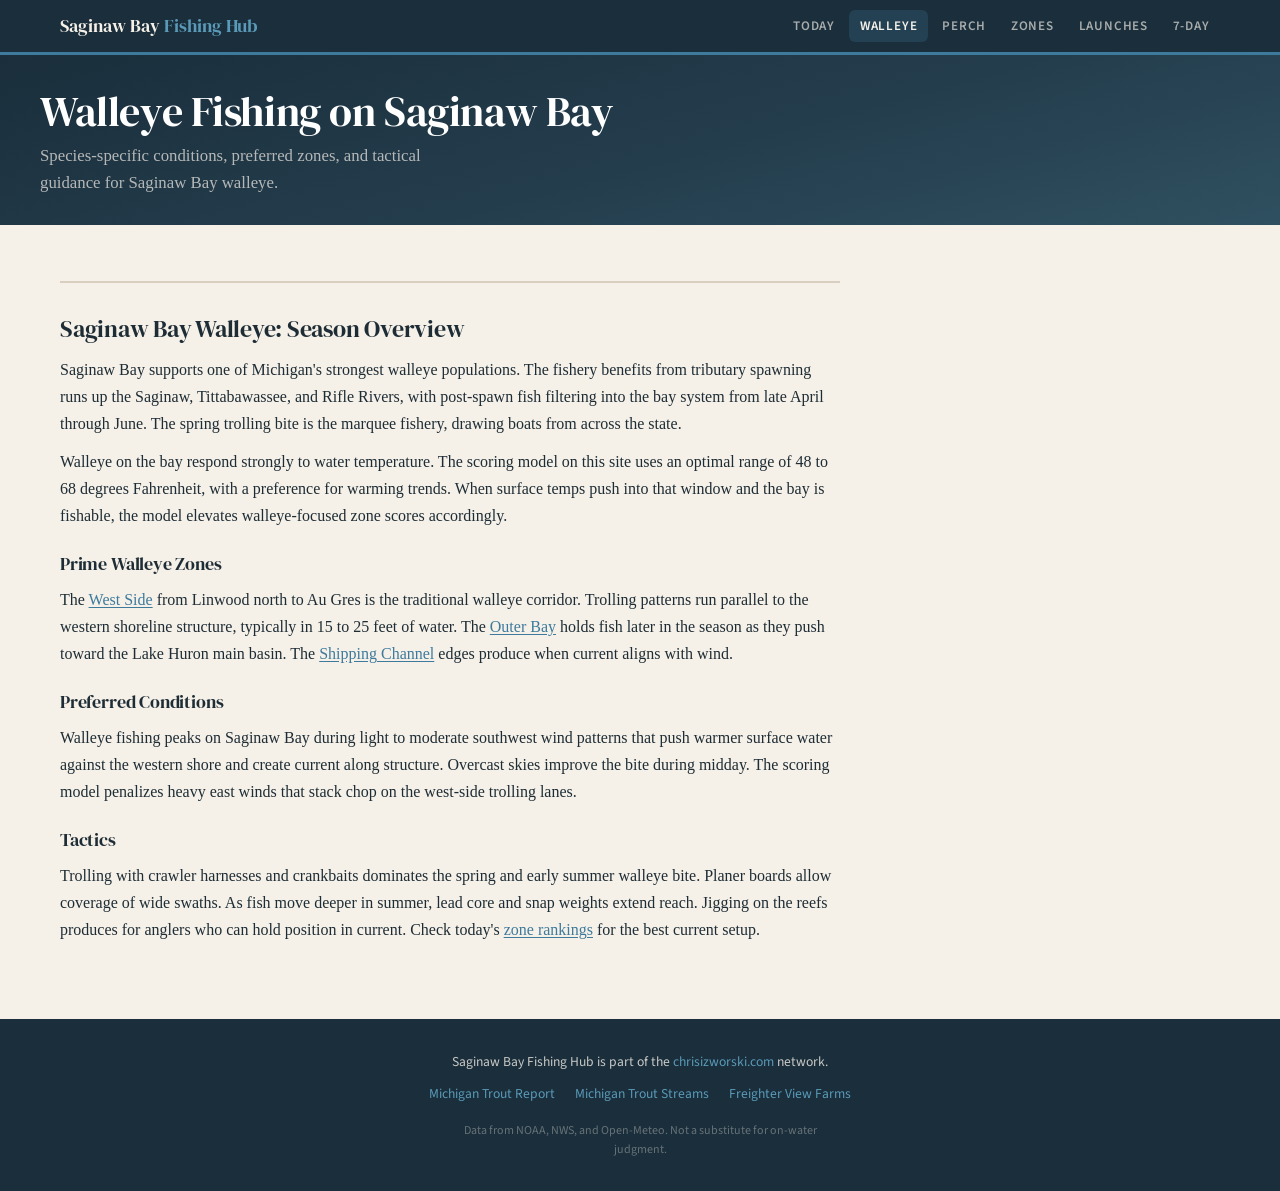
==== walleye.html @ a671c4e5 "Fix page routing: move to root for cleanUrls, remove rewrites" ====
<!doctype html>
<html lang="en">
<head>
  <meta charset="UTF-8">
  <meta name="viewport" content="width=device-width, initial-scale=1">
  <title>Walleye Fishing on Saginaw Bay: Conditions, Zones &amp; Tactics</title>
  <meta name="description" content="Walleye fishing conditions on Saginaw Bay today. Live zone scoring, water temperatures, and tactical recommendations for Michigan walleye anglers.">
  <link rel="canonical" href="https://saginawbay.chrisizworski.com/walleye">
  <meta property="og:title" content="Walleye Fishing on Saginaw Bay">
  <meta property="og:description" content="Live walleye conditions, zone scores, and tactical recommendations for Saginaw Bay.">
  <meta name="author" content="Chris Izworski">
  <link rel="preconnect" href="https://fonts.googleapis.com">
  <link rel="preconnect" href="https://fonts.gstatic.com" crossorigin>
  <link href="https://fonts.googleapis.com/css2?family=DM+Serif+Display&family=Source+Sans+3:wght@400;500;600;700&display=swap" rel="stylesheet">
  <link rel="stylesheet" href="/styles.css">
</head>
<body>
  <nav class="site-nav">
    <div class="nav-inner">
      <a href="/" class="nav-brand">Saginaw Bay <span class="brand-accent">Fishing Hub</span></a>
      <div class="nav-links">
        <a href="/" class="nav-link">Today</a>
        <a href="/walleye" class="nav-link active">Walleye</a>
        <a href="/perch" class="nav-link">Perch</a>
        <a href="/zones" class="nav-link">Zones</a>
        <a href="/launches" class="nav-link">Launches</a>
        <a href="/forecast" class="nav-link">7-Day</a>
      </div>
    </div>
  </nav>

  <header class="page-header">
    <div class="header-inner">
      <div class="header-text">
        <h1>Walleye Fishing on Saginaw Bay</h1>
        <p class="header-sub">Species-specific conditions, preferred zones, and tactical guidance for Saginaw Bay walleye.</p>
      </div>
    </div>
  </header>

  <main>
    <div class="content-wrap">
      <section class="section-block seo-prose">
        <h2>Saginaw Bay Walleye: Season Overview</h2>
        <p>Saginaw Bay supports one of Michigan's strongest walleye populations. The fishery benefits from tributary spawning runs up the Saginaw, Tittabawassee, and Rifle Rivers, with post-spawn fish filtering into the bay system from late April through June. The spring trolling bite is the marquee fishery, drawing boats from across the state.</p>
        <p>Walleye on the bay respond strongly to water temperature. The scoring model on this site uses an optimal range of 48 to 68 degrees Fahrenheit, with a preference for warming trends. When surface temps push into that window and the bay is fishable, the model elevates walleye-focused zone scores accordingly.</p>
        <h3>Prime Walleye Zones</h3>
        <p>The <a href="/zones">West Side</a> from Linwood north to Au Gres is the traditional walleye corridor. Trolling patterns run parallel to the western shoreline structure, typically in 15 to 25 feet of water. The <a href="/zones">Outer Bay</a> holds fish later in the season as they push toward the Lake Huron main basin. The <a href="/zones">Shipping Channel</a> edges produce when current aligns with wind.</p>
        <h3>Preferred Conditions</h3>
        <p>Walleye fishing peaks on Saginaw Bay during light to moderate southwest wind patterns that push warmer surface water against the western shore and create current along structure. Overcast skies improve the bite during midday. The scoring model penalizes heavy east winds that stack chop on the west-side trolling lanes.</p>
        <h3>Tactics</h3>
        <p>Trolling with crawler harnesses and crankbaits dominates the spring and early summer walleye bite. Planer boards allow coverage of wide swaths. As fish move deeper in summer, lead core and snap weights extend reach. Jigging on the reefs produces for anglers who can hold position in current. Check today's <a href="/">zone rankings</a> for the best current setup.</p>
      </section>
    </div>
  </main>

  <footer class="site-footer">
    <div class="footer-inner">
      <p class="footer-brand">Saginaw Bay Fishing Hub is part of the <a href="https://chrisizworski.com">chrisizworski.com</a> network.</p>
      <div class="footer-links">
        <a href="https://trout.chrisizworski.com">Michigan Trout Report</a>
        <a href="https://chrisizworski.com/michigan-trout-streams/">Michigan Trout Streams</a>
        <a href="https://freighterviewfarms.com">Freighter View Farms</a>
      </div>
      <p class="footer-disclaimer">Data from NOAA, NWS, and Open-Meteo. Not a substitute for on-water judgment.</p>
    </div>
  </footer>
</body>
</html>
---- styles.css ----
/* ============================================
   Saginaw Bay Fishing Hub
   Design: Nautical utility, editorial fishing
   Network: chrisizworski.com
   ============================================ */

:root {
  --navy:       #1a2e3b;
  --navy-mid:   #243d4d;
  --navy-light: #2f5060;
  --cream:      #f5f0e8;
  --cream-warm: #ece5d8;
  --sand:       #d9cfc0;
  --water:      #3d7a9c;
  --water-light:#5a9ab8;
  --go:         #2d8659;
  --go-bg:      rgba(45, 134, 89, 0.12);
  --caution:    #c68b2c;
  --caution-bg: rgba(198, 139, 44, 0.12);
  --nogo:       #b84040;
  --nogo-bg:    rgba(184, 64, 64, 0.1);
  --ink:        #1e2d35;
  --ink-soft:   #5a6b78;
  --ink-muted:  #8a97a2;
  --card-bg:    #ffffff;
  --card-border:rgba(30, 45, 53, 0.1);
  --shadow-sm:  0 1px 3px rgba(26, 46, 59, 0.08);
  --shadow-md:  0 4px 16px rgba(26, 46, 59, 0.1);
  --shadow-lg:  0 8px 32px rgba(26, 46, 59, 0.12);
  --radius:     10px;
  --radius-sm:  6px;
  --ff-display: 'DM Serif Display', Georgia, 'Times New Roman', serif;
  --ff-body:    Georgia, 'Times New Roman', serif;
  --ff-ui:      'Source Sans 3', 'Segoe UI', system-ui, sans-serif;
}

*, *::before, *::after { box-sizing: border-box; }

body {
  margin: 0;
  font-family: var(--ff-body);
  color: var(--ink);
  background: var(--cream);
  line-height: 1.6;
  -webkit-font-smoothing: antialiased;
}

a { color: var(--water); text-decoration: none; }
a:hover { text-decoration: underline; }

h1, h2, h3 {
  font-family: var(--ff-display);
  font-weight: 400;
  line-height: 1.2;
  margin: 0;
  letter-spacing: -0.01em;
}

p { margin: 0; }

.muted { color: var(--ink-soft); font-size: 0.9rem; }

/* ---- NAV ---- */
.site-nav {
  background: var(--navy);
  border-bottom: 3px solid var(--water);
  position: sticky;
  top: 0;
  z-index: 1000;
}

.nav-inner {
  max-width: 1200px;
  margin: 0 auto;
  padding: 0 1.25rem;
  display: flex;
  align-items: center;
  justify-content: space-between;
  height: 52px;
}

.nav-brand {
  font-family: var(--ff-display);
  font-size: 1.15rem;
  color: var(--cream);
  text-decoration: none;
}
.brand-accent { color: var(--water-light); }

.nav-links {
  display: flex;
  gap: 0.25rem;
}

.nav-link {
  font-family: var(--ff-ui);
  font-size: 0.82rem;
  font-weight: 600;
  color: rgba(245, 240, 232, 0.65);
  text-decoration: none;
  padding: 0.35rem 0.65rem;
  border-radius: var(--radius-sm);
  transition: color 0.15s, background 0.15s;
  text-transform: uppercase;
  letter-spacing: 0.06em;
}
.nav-link:hover { color: var(--cream); background: rgba(255,255,255,0.08); text-decoration: none; }
.nav-link.active { color: var(--cream); background: rgba(61, 122, 156, 0.25); }

/* ---- HEADER ---- */
.page-header {
  background:
    linear-gradient(165deg, var(--navy) 0%, var(--navy-mid) 55%, var(--navy-light) 100%);
  padding: 2rem 1.25rem 1.75rem;
  color: var(--cream);
}

.header-inner {
  max-width: 1200px;
  margin: 0 auto;
  display: flex;
  justify-content: space-between;
  align-items: flex-end;
  gap: 1.5rem;
  flex-wrap: wrap;
}

.header-text h1 {
  font-size: clamp(1.6rem, 3.5vw, 2.6rem);
  color: #fff;
  margin-bottom: 0.4rem;
}

.header-sub {
  color: rgba(245, 240, 232, 0.7);
  font-size: 1.05rem;
  max-width: 50ch;
}

.header-meta {
  text-align: right;
  flex-shrink: 0;
}

.bay-call-badge {
  display: inline-flex;
  align-items: center;
  gap: 0.5rem;
  padding: 0.5rem 1.1rem;
  border-radius: 999px;
  font-family: var(--ff-ui);
  font-weight: 700;
  font-size: 0.95rem;
  letter-spacing: 0.03em;
}
.bay-call-badge.loading { background: rgba(255,255,255,0.12); color: rgba(255,255,255,0.6); }
.bay-call-badge.go      { background: var(--go); color: #fff; }
.bay-call-badge.caution  { background: var(--caution); color: #fff; }
.bay-call-badge.nogo     { background: var(--nogo); color: #fff; }

.updated-stamp {
  font-family: var(--ff-ui);
  font-size: 0.8rem;
  color: rgba(245, 240, 232, 0.5);
  margin-top: 0.45rem;
}

/* ---- MAP ---- */
.map-section {
  position: relative;
  border-bottom: 1px solid var(--sand);
}

.bay-map {
  width: 100%;
  height: 420px;
  background: var(--navy);
}

.map-legend {
  position: absolute;
  bottom: 12px;
  right: 12px;
  background: rgba(255,255,255,0.92);
  backdrop-filter: blur(6px);
  padding: 0.4rem 0.75rem;
  border-radius: var(--radius-sm);
  display: flex;
  gap: 0.85rem;
  font-family: var(--ff-ui);
  font-size: 0.75rem;
  font-weight: 600;
  color: var(--ink);
  z-index: 800;
  box-shadow: var(--shadow-sm);
}

.legend-item { display: flex; align-items: center; gap: 0.3rem; }
.legend-dot {
  width: 10px; height: 10px;
  border-radius: 50%;
  display: inline-block;
}
.legend-dot.go      { background: var(--go); }
.legend-dot.caution { background: var(--caution); }
.legend-dot.nogo    { background: var(--nogo); }
.legend-marker { color: var(--navy); font-size: 0.9rem; }

/* ---- CONTENT WRAP ---- */
.content-wrap {
  max-width: 1200px;
  margin: 0 auto;
  padding: 1.5rem 1.25rem 3rem;
}

/* ---- SUMMARY ROW ---- */
.summary-row {
  display: grid;
  grid-template-columns: 1.4fr 1fr;
  gap: 1rem;
  margin-bottom: 1.5rem;
}

.summary-card {
  background: var(--card-bg);
  border: 1px solid var(--card-border);
  border-radius: var(--radius);
  padding: 1.25rem;
  box-shadow: var(--shadow-sm);
}

.summary-card h2 {
  font-size: 1.2rem;
  margin-bottom: 0.85rem;
  padding-bottom: 0.55rem;
  border-bottom: 1px solid var(--card-border);
}

.hero-metrics {
  display: grid;
  grid-template-columns: repeat(3, 1fr);
  gap: 0.75rem;
  margin-bottom: 1rem;
}

.metric-block {
  background: var(--cream);
  border-radius: var(--radius-sm);
  padding: 0.65rem;
}

.metric-label {
  display: block;
  font-family: var(--ff-ui);
  font-size: 0.7rem;
  font-weight: 700;
  text-transform: uppercase;
  letter-spacing: 0.08em;
  color: var(--ink-soft);
  margin-bottom: 0.2rem;
}

.metric-val {
  display: block;
  font-family: var(--ff-display);
  font-size: 1.05rem;
  color: var(--ink);
}

.rationale p { font-size: 0.88rem; margin-top: 0.3rem; color: var(--ink-soft); }
.rationale ul {
  margin: 0; padding-left: 1.1rem;
  font-size: 0.88rem; color: var(--ink-soft);
}
.rationale li + li { margin-top: 0.25rem; }

.species-buttons {
  display: flex;
  gap: 0.4rem;
  margin-bottom: 1.1rem;
}

.species-btn {
  font-family: var(--ff-ui);
  font-size: 0.82rem;
  font-weight: 600;
  padding: 0.4rem 0.85rem;
  border: 1px solid var(--sand);
  border-radius: 999px;
  background: var(--cream);
  color: var(--ink);
  cursor: pointer;
  transition: all 0.15s;
}
.species-btn:hover { border-color: var(--water); }
.species-btn.active {
  background: var(--water);
  border-color: var(--water);
  color: #fff;
}

.captain-note-wrap {
  border-top: 1px solid var(--card-border);
  padding-top: 0.85rem;
  margin-top: auto;
}
.captain-note-wrap h3 {
  font-size: 0.95rem;
  margin-bottom: 0.4rem;
}

.btn-sm {
  font-family: var(--ff-ui);
  font-size: 0.78rem;
  font-weight: 600;
  padding: 0.35rem 0.7rem;
  border: 1px solid var(--water);
  border-radius: var(--radius-sm);
  background: transparent;
  color: var(--water);
  cursor: pointer;
  margin-top: 0.5rem;
  transition: all 0.15s;
}
.btn-sm:hover { background: var(--water); color: #fff; }

/* ---- SECTION BLOCKS ---- */
.section-block {
  margin-bottom: 1.75rem;
}

.section-block > h2 {
  font-size: 1.35rem;
  margin-bottom: 0.3rem;
}

.section-sub {
  color: var(--ink-soft);
  font-size: 0.9rem;
  margin-bottom: 1rem;
}

/* ---- CONDITIONS GRID ---- */
.conditions-grid {
  display: grid;
  grid-template-columns: repeat(auto-fill, minmax(165px, 1fr));
  gap: 0.6rem;
}

.cond-box {
  background: var(--card-bg);
  border: 1px solid var(--card-border);
  border-radius: var(--radius-sm);
  padding: 0.6rem 0.75rem;
  box-shadow: var(--shadow-sm);
}

.cond-box .cond-label {
  font-family: var(--ff-ui);
  font-size: 0.68rem;
  font-weight: 700;
  text-transform: uppercase;
  letter-spacing: 0.06em;
  color: var(--ink-muted);
}

.cond-box .cond-value {
  font-family: var(--ff-display);
  font-size: 1.15rem;
  margin-top: 0.15rem;
  color: var(--ink);
}

/* ---- ZONES GRID ---- */
.zones-grid {
  display: grid;
  grid-template-columns: repeat(auto-fill, minmax(320px, 1fr));
  gap: 0.85rem;
}

.zone-card {
  background: var(--card-bg);
  border: 1px solid var(--card-border);
  border-radius: var(--radius);
  padding: 1rem;
  box-shadow: var(--shadow-sm);
  display: grid;
  gap: 0.6rem;
}

.zone-head {
  display: flex;
  align-items: flex-start;
  justify-content: space-between;
  gap: 0.5rem;
}

.zone-head h3 { font-size: 1.1rem; }

.zone-rec {
  font-family: var(--ff-ui);
  font-size: 0.78rem;
  color: var(--ink-soft);
}

.score-badge {
  font-family: var(--ff-ui);
  font-weight: 700;
  font-size: 0.82rem;
  padding: 0.2rem 0.6rem;
  border-radius: 999px;
  flex-shrink: 0;
}
.score-badge.strong  { background: var(--go-bg); color: var(--go); }
.score-badge.moderate { background: var(--caution-bg); color: var(--caution); }
.score-badge.weak    { background: var(--nogo-bg); color: var(--nogo); }

.zone-stats {
  display: grid;
  grid-template-columns: repeat(4, 1fr);
  gap: 0.4rem;
}

.zone-stat {
  background: var(--cream);
  border-radius: var(--radius-sm);
  padding: 0.4rem 0.5rem;
  text-align: center;
}

.zone-stat .stat-label {
  font-family: var(--ff-ui);
  font-size: 0.62rem;
  font-weight: 700;
  text-transform: uppercase;
  letter-spacing: 0.06em;
  color: var(--ink-muted);
}

.zone-stat .stat-val {
  font-family: var(--ff-ui);
  font-weight: 700;
  font-size: 0.95rem;
  color: var(--ink);
}

.zone-action {
  background: var(--cream);
  border-radius: var(--radius-sm);
  padding: 0.65rem;
  font-size: 0.85rem;
  color: var(--ink-soft);
  line-height: 1.5;
}

.zone-action strong { color: var(--ink); font-weight: 600; }
.zone-action p + p { margin-top: 0.3rem; }

.fav-btn {
  font-size: 1.1rem;
  background: none;
  border: none;
  cursor: pointer;
  padding: 0.2rem;
  opacity: 0.35;
  transition: opacity 0.15s;
}
.fav-btn:hover, .fav-btn.active { opacity: 1; }

/* ---- LAUNCHES & REPORTS (TWO COL) ---- */
.two-col {
  display: grid;
  grid-template-columns: 1fr 1fr;
  gap: 1.5rem;
}

.two-col h2 {
  font-size: 1.2rem;
  margin-bottom: 0.75rem;
}

.card-stack { display: grid; gap: 0.6rem; }

.launch-card, .report-card {
  background: var(--card-bg);
  border: 1px solid var(--card-border);
  border-radius: var(--radius-sm);
  padding: 0.75rem;
  box-shadow: var(--shadow-sm);
}

.launch-head, .report-head {
  display: flex;
  align-items: flex-start;
  justify-content: space-between;
  gap: 0.5rem;
  margin-bottom: 0.35rem;
}

.launch-head h3, .report-head h3 {
  font-size: 0.95rem;
}

.launch-meta, .report-meta {
  font-family: var(--ff-ui);
  font-size: 0.78rem;
  color: var(--ink-soft);
}

.launch-notes, .report-summary {
  font-size: 0.88rem;
  margin-top: 0.3rem;
  color: var(--ink-soft);
}

/* ---- SEO PROSE ---- */
.seo-prose {
  max-width: 780px;
  margin-top: 2rem;
  padding-top: 2rem;
  border-top: 2px solid var(--sand);
}

.seo-prose h2 { font-size: 1.5rem; margin-bottom: 0.75rem; }
.seo-prose h3 { font-size: 1.15rem; margin-top: 1.5rem; margin-bottom: 0.5rem; }
.seo-prose p { margin-top: 0.65rem; color: var(--ink); line-height: 1.7; }
.seo-prose p:first-of-type { margin-top: 0; }
.seo-prose a { text-decoration: underline; text-underline-offset: 2px; }

/* ---- FOOTER ---- */
.site-footer {
  background: var(--navy);
  color: rgba(245, 240, 232, 0.6);
  padding: 2rem 1.25rem;
  font-family: var(--ff-ui);
  font-size: 0.85rem;
}

.footer-inner {
  max-width: 1200px;
  margin: 0 auto;
  text-align: center;
}

.footer-brand { color: rgba(245, 240, 232, 0.8); margin-bottom: 0.6rem; }
.footer-brand a { color: var(--water-light); }

.footer-links {
  display: flex;
  justify-content: center;
  gap: 1.25rem;
  flex-wrap: wrap;
  margin-bottom: 1rem;
}
.footer-links a {
  color: var(--water-light);
  text-decoration: none;
}
.footer-links a:hover { text-decoration: underline; }

.footer-disclaimer {
  font-size: 0.75rem;
  color: rgba(245, 240, 232, 0.35);
  max-width: 60ch;
  margin: 0 auto;
}

/* ---- LOADING SHIMMER ---- */
@keyframes shimmer {
  0% { opacity: 0.5; }
  50% { opacity: 1; }
  100% { opacity: 0.5; }
}
.loading .call-label { animation: shimmer 1.5s infinite; }

/* ---- RESPONSIVE ---- */
@media (max-width: 960px) {
  .summary-row { grid-template-columns: 1fr; }
  .two-col { grid-template-columns: 1fr; }
  .header-inner { flex-direction: column; align-items: flex-start; }
  .header-meta { text-align: left; }
}

@media (max-width: 640px) {
  .nav-links { gap: 0; overflow-x: auto; }
  .nav-link { padding: 0.35rem 0.45rem; font-size: 0.72rem; }
  .hero-metrics { grid-template-columns: 1fr; }
  .bay-map { height: 300px; }
  .conditions-grid { grid-template-columns: repeat(2, 1fr); }
  .zones-grid { grid-template-columns: 1fr; }
  .zone-stats { grid-template-columns: repeat(2, 1fr); }
  .content-wrap { padding: 1rem 0.75rem 2rem; }
}
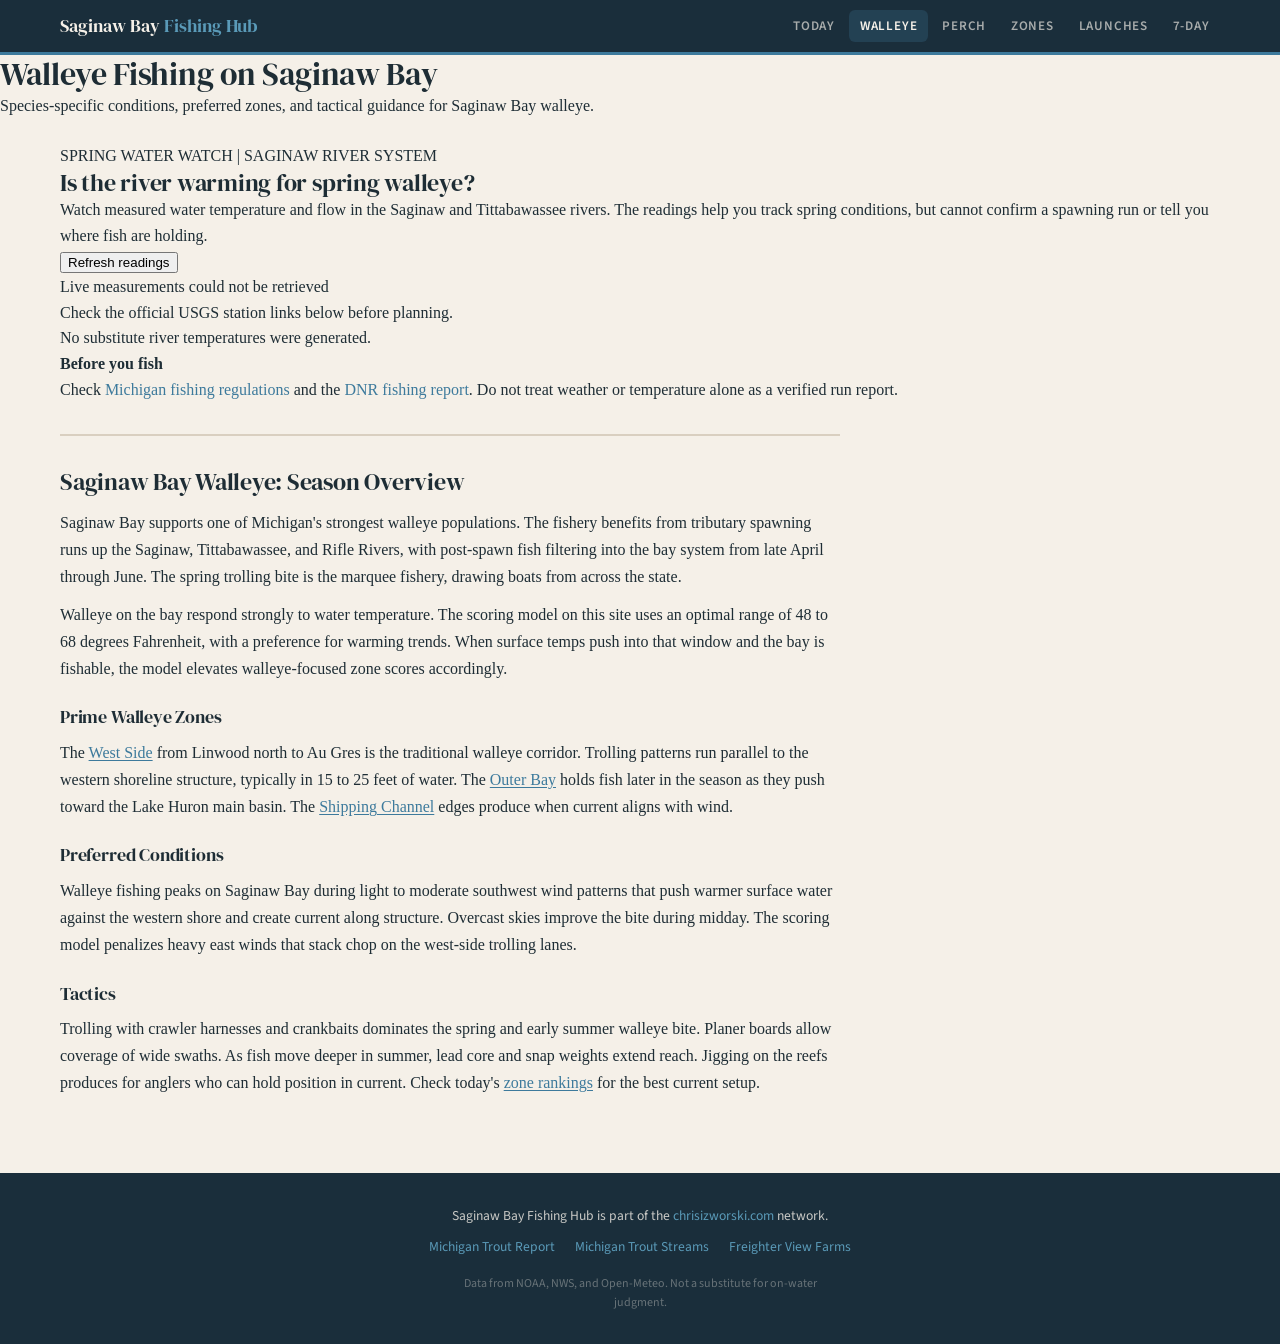
==== commit a84b3de5: "Add spring run field desk to existing walleye canonical" ====
--- a/walleye.html
+++ b/walleye.html
@@ -13,6 +13,7 @@
   <link rel="preconnect" href="https://fonts.gstatic.com" crossorigin>
   <link href="https://fonts.googleapis.com/css2?family=DM+Serif+Display&family=Source+Sans+3:wght@400;500;600;700&display=swap" rel="stylesheet">
   <link rel="stylesheet" href="/styles.css">
+  <script src="/spring-walleye.js" defer></script>
 </head>
 <body>
   <nav class="site-nav">
@@ -40,6 +41,25 @@
 
   <main>
     <div class="content-wrap">
+
+      <section class="section-block spring-run" id="spring-run" aria-labelledby="spring-run-title">
+        <div class="spring-run-top">
+          <div>
+            <p class="spring-eyebrow">SPRING WATER WATCH | SAGINAW RIVER SYSTEM</p>
+            <h2 id="spring-run-title">Is the river warming for spring walleye?</h2>
+            <p class="spring-intro">Watch measured water temperature and flow in the Saginaw and Tittabawassee rivers. The readings help you track spring conditions, but cannot confirm a spawning run or tell you where fish are holding.</p>
+          </div>
+          <button class="spring-refresh" id="spring-run-refresh" type="button">Refresh readings</button>
+        </div>
+        <p id="spring-run-status" class="spring-status" role="status" aria-live="polite">Reading USGS stations...</p>
+        <div class="spring-station-grid" id="spring-run-stations" aria-live="polite"></div>
+        <p id="spring-run-updated" class="spring-note">Station data is measured by USGS and can be missing during seasonal outages.</p>
+        <div class="spring-next">
+          <strong>Before you fish</strong>
+          <p>Check <a href="https://www.michigan.gov/dnr/things-to-do/fishing/regulations" target="_blank" rel="noopener noreferrer">Michigan fishing regulations</a> and the <a href="https://www.michigan.gov/dnr/things-to-do/fishing/weekly" target="_blank" rel="noopener noreferrer">DNR fishing report</a>. Do not treat weather or temperature alone as a verified run report.</p>
+        </div>
+      </section>
+
       <section class="section-block seo-prose">
         <h2>Saginaw Bay Walleye: Season Overview</h2>
         <p>Saginaw Bay supports one of Michigan's strongest walleye populations. The fishery benefits from tributary spawning runs up the Saginaw, Tittabawassee, and Rifle Rivers, with post-spawn fish filtering into the bay system from late April through June. The spring trolling bite is the marquee fishery, drawing boats from across the state.</p>
--- a/styles.css
+++ b/styles.css
@@ -107,62 +107,103 @@
 .nav-link:hover { color: var(--cream); background: rgba(255,255,255,0.08); text-decoration: none; }
 .nav-link.active { color: var(--cream); background: rgba(61, 122, 156, 0.25); }
 
-/* ---- HEADER ---- */
-.page-header {
-  background:
-    linear-gradient(165deg, var(--navy) 0%, var(--navy-mid) 55%, var(--navy-light) 100%);
-  padding: 2rem 1.25rem 1.75rem;
-  color: var(--cream);
-}
-
-.header-inner {
-  max-width: 1200px;
-  margin: 0 auto;
+/* ---- BRIEFING ---- */
+.briefing {
+  background: var(--navy);
+  color: #fff;
+  padding: 10px 1.25rem;
+  font-family: var(--ff-ui);
+}
+
+.br-top {
   display: flex;
+  align-items: center;
   justify-content: space-between;
-  align-items: flex-end;
-  gap: 1.5rem;
-  flex-wrap: wrap;
-}
-
-.header-text h1 {
-  font-size: clamp(1.6rem, 3.5vw, 2.6rem);
-  color: #fff;
-  margin-bottom: 0.4rem;
-}
-
-.header-sub {
-  color: rgba(245, 240, 232, 0.7);
-  font-size: 1.05rem;
-  max-width: 50ch;
-}
-
-.header-meta {
-  text-align: right;
+  gap: 8px;
+  margin-bottom: 8px;
+}
+
+.br-call {
+  font-size: 0.9rem;
+  font-weight: 800;
+  text-transform: uppercase;
+  letter-spacing: 0.04em;
+  padding: 5px 14px;
+  border-radius: 6px;
   flex-shrink: 0;
 }
-
-.bay-call-badge {
-  display: inline-flex;
-  align-items: center;
-  gap: 0.5rem;
-  padding: 0.5rem 1.1rem;
-  border-radius: 999px;
-  font-family: var(--ff-ui);
+.br-call.loading { background: rgba(255,255,255,0.12); }
+.br-go { background: var(--go); }
+.br-caut { background: var(--caution); }
+.br-nogo { background: var(--nogo); }
+
+.br-species { display: flex; gap: 3px; }
+.sp-btn {
+  font-family: var(--ff-ui); font-size: 0.68rem; font-weight: 600;
+  padding: 4px 10px; border: 1px solid rgba(255,255,255,0.2);
+  border-radius: 999px; background: transparent; color: rgba(255,255,255,0.5);
+  cursor: pointer; transition: all 0.15s;
+}
+.sp-btn:hover { border-color: rgba(255,255,255,0.4); color: rgba(255,255,255,0.8); }
+.sp-btn.active { background: rgba(255,255,255,0.15); color: #fff; border-color: rgba(255,255,255,0.4); }
+
+.br-body { font-size: 0.82rem; line-height: 1.5; }
+.br-loading { color: rgba(255,255,255,0.4); }
+
+.br-alert {
+  background: rgba(248,113,113,0.15);
+  color: #f87171;
   font-weight: 700;
-  font-size: 0.95rem;
-  letter-spacing: 0.03em;
-}
-.bay-call-badge.loading { background: rgba(255,255,255,0.12); color: rgba(255,255,255,0.6); }
-.bay-call-badge.go      { background: var(--go); color: #fff; }
-.bay-call-badge.caution  { background: var(--caution); color: #fff; }
-.bay-call-badge.nogo     { background: var(--nogo); color: #fff; }
-
-.updated-stamp {
-  font-family: var(--ff-ui);
-  font-size: 0.8rem;
-  color: rgba(245, 240, 232, 0.5);
-  margin-top: 0.45rem;
+  font-size: 0.72rem;
+  padding: 4px 8px;
+  border-radius: 4px;
+  margin-bottom: 6px;
+  line-height: 1.3;
+}
+
+.br-why {
+  color: rgba(245,240,232,0.85);
+  font-size: 0.82rem;
+  margin-bottom: 8px;
+}
+.br-why strong { color: #fff; }
+
+.br-grid {
+  display: grid;
+  grid-template-columns: repeat(4, 1fr);
+  gap: 2px 6px;
+  margin-bottom: 8px;
+}
+.br-c { display: flex; flex-direction: column; }
+.br-ck { font-size: 0.55rem; color: rgba(245,240,232,0.4); font-weight: 500; text-transform: uppercase; letter-spacing: 0.06em; }
+.br-cv { font-size: 0.72rem; color: rgba(245,240,232,0.95); font-weight: 700; }
+
+.br-bite {
+  font-size: 0.76rem;
+  color: rgba(245,240,232,0.75);
+  margin-bottom: 6px;
+  line-height: 1.4;
+}
+.br-bite strong { color: #fff; }
+
+.br-fc {
+  font-size: 0.68rem;
+  color: rgba(245,240,232,0.5);
+  margin-bottom: 4px;
+  line-height: 1.3;
+}
+.br-fc strong { color: rgba(245,240,232,0.7); }
+
+.br-sst {
+  font-size: 0.62rem;
+  color: #5ac8fa;
+  text-decoration: none;
+}
+.br-sst:hover { text-decoration: underline; }
+
+@media (max-width: 640px) {
+  .br-grid { grid-template-columns: repeat(2, 1fr); gap: 4px 8px; }
+  .br-top { flex-wrap: wrap; }
 }
 
 /* ---- MAP ---- */
@@ -173,7 +214,7 @@
 
 .bay-map {
   width: 100%;
-  height: 420px;
+  height: 520px;
   background: var(--navy);
 }
 
@@ -213,116 +254,32 @@
   padding: 1.5rem 1.25rem 3rem;
 }
 
-/* ---- SUMMARY ROW ---- */
-.summary-row {
-  display: grid;
-  grid-template-columns: 1.4fr 1fr;
-  gap: 1rem;
-  margin-bottom: 1.5rem;
-}
-
-.summary-card {
-  background: var(--card-bg);
-  border: 1px solid var(--card-border);
-  border-radius: var(--radius);
-  padding: 1.25rem;
-  box-shadow: var(--shadow-sm);
-}
-
-.summary-card h2 {
-  font-size: 1.2rem;
-  margin-bottom: 0.85rem;
-  padding-bottom: 0.55rem;
-  border-bottom: 1px solid var(--card-border);
-}
-
-.hero-metrics {
-  display: grid;
-  grid-template-columns: repeat(3, 1fr);
-  gap: 0.75rem;
-  margin-bottom: 1rem;
-}
-
-.metric-block {
-  background: var(--cream);
-  border-radius: var(--radius-sm);
-  padding: 0.65rem;
-}
-
-.metric-label {
-  display: block;
-  font-family: var(--ff-ui);
-  font-size: 0.7rem;
-  font-weight: 700;
-  text-transform: uppercase;
-  letter-spacing: 0.08em;
-  color: var(--ink-soft);
-  margin-bottom: 0.2rem;
-}
-
-.metric-val {
-  display: block;
-  font-family: var(--ff-display);
-  font-size: 1.05rem;
-  color: var(--ink);
-}
-
-.rationale p { font-size: 0.88rem; margin-top: 0.3rem; color: var(--ink-soft); }
-.rationale ul {
-  margin: 0; padding-left: 1.1rem;
-  font-size: 0.88rem; color: var(--ink-soft);
-}
-.rationale li + li { margin-top: 0.25rem; }
-
-.species-buttons {
-  display: flex;
-  gap: 0.4rem;
-  margin-bottom: 1.1rem;
-}
-
-.species-btn {
-  font-family: var(--ff-ui);
-  font-size: 0.82rem;
-  font-weight: 600;
-  padding: 0.4rem 0.85rem;
-  border: 1px solid var(--sand);
-  border-radius: 999px;
-  background: var(--cream);
-  color: var(--ink);
-  cursor: pointer;
-  transition: all 0.15s;
-}
-.species-btn:hover { border-color: var(--water); }
-.species-btn.active {
-  background: var(--water);
-  border-color: var(--water);
-  color: #fff;
-}
-
-.captain-note-wrap {
-  border-top: 1px solid var(--card-border);
-  padding-top: 0.85rem;
-  margin-top: auto;
-}
-.captain-note-wrap h3 {
-  font-size: 0.95rem;
-  margin-bottom: 0.4rem;
-}
-
-.btn-sm {
-  font-family: var(--ff-ui);
-  font-size: 0.78rem;
-  font-weight: 600;
-  padding: 0.35rem 0.7rem;
-  border: 1px solid var(--water);
-  border-radius: var(--radius-sm);
-  background: transparent;
-  color: var(--water);
-  cursor: pointer;
-  margin-top: 0.5rem;
-  transition: all 0.15s;
-}
-.btn-sm:hover { background: var(--water); color: #fff; }
+/* ---- SENSOR WIND ARROWS ---- */
+.mk-wx {
+  display: flex; align-items: center; gap: 2px;
+  background: rgba(26,46,59,0.85); backdrop-filter: blur(3px);
+  border-radius: 6px; padding: 2px 6px;
+  box-shadow: 0 2px 6px rgba(0,0,0,0.2);
+  font-family: var(--ff-ui);
+}
+.wx-arrow {
+  font-size: 1.1rem; font-weight: 900; line-height: 1;
+  transition: transform 0.3s;
+}
+.wx-data { display: flex; flex-direction: column; gap: 0; }
+.wx-spd { font-size: 0.85rem; font-weight: 800; line-height: 1; }
+.wx-unit { font-size: 0.5rem; color: rgba(245,240,232,0.5); font-weight: 600; }
+.wx-wt { font-size: 0.62rem; color: #5ac8fa; font-weight: 700; }
+.wx-at { font-size: 0.62rem; color: rgba(245,240,232,0.6); font-weight: 600; }
+
+.mk-wl {
+  background: rgba(90,107,120,0.85); border-radius: 6px;
+  padding: 2px 6px; font-family: var(--ff-ui);
+  box-shadow: 0 2px 6px rgba(0,0,0,0.2);
+  display: flex; align-items: center; gap: 3px;
+}
+.wl-v { font-size: 0.72rem; font-weight: 700; color: #fff; }
+.wl-t { font-size: 0.85rem; color: rgba(245,240,232,0.7); }
 
 /* ---- SECTION BLOCKS ---- */
 .section-block {
@@ -456,16 +413,7 @@
 .zone-action strong { color: var(--ink); font-weight: 600; }
 .zone-action p + p { margin-top: 0.3rem; }
 
-.fav-btn {
-  font-size: 1.1rem;
-  background: none;
-  border: none;
-  cursor: pointer;
-  padding: 0.2rem;
-  opacity: 0.35;
-  transition: opacity 0.15s;
-}
-.fav-btn:hover, .fav-btn.active { opacity: 1; }
+/* (favorites removed) */
 
 /* ---- LAUNCHES & REPORTS (TWO COL) ---- */
 .two-col {
@@ -575,19 +523,96 @@
 
 /* ---- RESPONSIVE ---- */
 @media (max-width: 960px) {
-  .summary-row { grid-template-columns: 1fr; }
   .two-col { grid-template-columns: 1fr; }
-  .header-inner { flex-direction: column; align-items: flex-start; }
-  .header-meta { text-align: left; }
 }
 
 @media (max-width: 640px) {
   .nav-links { gap: 0; overflow-x: auto; }
   .nav-link { padding: 0.35rem 0.45rem; font-size: 0.72rem; }
-  .hero-metrics { grid-template-columns: 1fr; }
-  .bay-map { height: 300px; }
+  .bay-map { height: 380px; }
   .conditions-grid { grid-template-columns: repeat(2, 1fr); }
   .zones-grid { grid-template-columns: 1fr; }
   .zone-stats { grid-template-columns: repeat(2, 1fr); }
   .content-wrap { padding: 1rem 0.75rem 2rem; }
 }
+
+/* ---- MAP MARKERS v5: trip planner ---- */
+.mk { background:transparent !important; border:none !important; }
+
+/* Structure spots (zoom 11+, subtle) */
+.mk-spot { display:flex; align-items:center; gap:3px; white-space:nowrap; font-family:var(--ff-ui); }
+.mk-spot .mk-dot { width:7px; height:7px; border-radius:50%; background:var(--c); opacity:0.7; flex-shrink:0; }
+.mk-spot .mk-label { font-size:0.58rem; font-weight:600; color:var(--c); opacity:0.85; }
+
+/* Launches (primary, colored by score) */
+.mk-launch { display:flex; align-items:center; gap:3px; white-space:nowrap; font-family:var(--ff-ui); transition:all 0.3s; }
+.mk-launch .mk-anchor { font-size:0.9rem; }
+.mk-launch .mk-lname {
+  font-size:0.68rem; font-weight:700; color:var(--navy);
+  background:rgba(255,255,255,0.92); padding:2px 6px; border-radius:4px;
+  box-shadow:0 1px 4px rgba(0,0,0,0.12); border-left:3px solid var(--ink-muted);
+}
+.mk-go .mk-lname { border-left-color:var(--go); color:var(--go); background:rgba(45,134,89,0.08); }
+.mk-caut .mk-lname { border-left-color:var(--caution); color:#7a5a10; background:rgba(198,139,44,0.08); }
+.mk-nogo .mk-lname { border-left-color:var(--nogo); color:var(--nogo); background:rgba(184,64,64,0.06); }
+
+/* Sensor data cards */
+.mk-sensor {
+  background:rgba(26,46,59,0.88); backdrop-filter:blur(4px);
+  border-radius:6px; padding:3px 7px; box-shadow:0 2px 8px rgba(0,0,0,0.2);
+  font-family:var(--ff-ui); white-space:nowrap; display:flex; flex-direction:column; gap:0px;
+}
+.sd-name { font-size:0.52rem; font-weight:600; color:rgba(245,240,232,0.5); text-transform:uppercase; letter-spacing:0.06em; }
+.sd-wind { font-size:0.82rem; font-weight:800; }
+.sd-val { font-size:0.62rem; font-weight:600; color:rgba(245,240,232,0.7); }
+
+/* Report hotspots */
+.mk-rpt { display:flex; align-items:center; gap:3px; background:rgba(255,255,255,0.9); border:2px solid var(--c);
+  border-radius:16px; padding:1px 7px 1px 3px; box-shadow:0 1px 4px rgba(0,0,0,0.1); font-family:var(--ff-ui); }
+.mk-rc { font-weight:800; font-size:0.72rem; color:#fff; background:var(--c); border-radius:50%;
+  width:16px; height:16px; display:flex; align-items:center; justify-content:center; }
+.mk-rl { font-weight:700; font-size:0.6rem; color:var(--c); text-transform:uppercase; }
+
+/* (trip plan replaced by briefing section) */
+.tp-call { font-size:0.88rem; font-weight:800; text-transform:uppercase; letter-spacing:0.04em;
+  padding:4px 10px; border-radius:5px; text-align:center; margin-bottom:6px; }
+.tp-go { background:var(--go); }
+.tp-caut { background:var(--caution); }
+.tp-nogo { background:var(--nogo); }
+.tp-alert { font-size:0.62rem; font-weight:700; color:#f87171; margin-bottom:5px; line-height:1.3; }
+.tp-grid { display:grid; grid-template-columns:1fr 1fr; gap:2px 8px; margin-bottom:6px; }
+.tp-stat { display:flex; justify-content:space-between; gap:4px; }
+.tp-k { font-size:0.6rem; color:rgba(245,240,232,0.5); font-weight:500; }
+.tp-v { font-size:0.65rem; color:rgba(245,240,232,0.95); font-weight:700; text-align:right; }
+.tp-rec { font-size:0.72rem; font-weight:600; color:rgba(245,240,232,0.9); margin:2px 0; }
+.tp-rec strong { color:#fff; }
+.tp-tactic { font-size:0.65rem; color:rgba(245,240,232,0.6); font-style:italic; margin-top:3px; line-height:1.4; }
+.tp-link { font-size:0.6rem; color:#5ac8fa; text-decoration:none; display:block; margin-top:5px; }
+.tp-link:hover { text-decoration:underline; }
+
+/* Map controls */
+.map-controls { position:absolute; top:10px; right:10px; z-index:800; }
+.map-btn { font-family:var(--ff-ui); font-size:0.65rem; font-weight:700;
+  padding:5px 10px; border-radius:4px; border:none;
+  background:rgba(255,255,255,0.88); color:var(--ink); cursor:pointer;
+  box-shadow:0 1px 4px rgba(0,0,0,0.12); transition:all 0.15s; }
+.map-btn:hover { background:#fff; }
+.map-btn.active { background:var(--water); color:#fff; }
+
+/* Popups */
+.pop { font-family:var(--ff-ui); font-size:0.82rem; line-height:1.5; color:var(--ink); }
+.pop h4 { font-family:var(--ff-display); font-size:1rem; margin:0 0 4px; }
+.pop p { margin:3px 0; font-size:0.8rem; }
+.pop-depth { font-weight:700; color:var(--water); }
+.pop-notes { font-size:0.75rem; color:var(--ink-soft); font-style:italic; }
+.pop-t { border-collapse:collapse; margin:4px 0; width:100%; }
+.pop-t td { padding:1px 6px 1px 0; font-size:0.78rem; }
+.pop-t td:first-child { color:var(--ink-soft); font-weight:500; white-space:nowrap; }
+.pop-t td:last-child { font-weight:600; }
+.pop-score { font-weight:800; padding:3px 8px; border-radius:4px; margin:4px 0; font-size:0.8rem; }
+.pop-go { background:var(--go-bg); color:var(--go); }
+.pop-caut { background:var(--caution-bg); color:var(--caution); }
+.pop-nogo { background:var(--nogo-bg); color:var(--nogo); }
+.pop-rpt { border-top:1px solid var(--card-border); padding-top:4px; margin-top:4px; }
+.pop-rpt p { font-size:0.74rem; }
+.leaflet-popup-content-wrapper { border-radius:8px !important; box-shadow:0 4px 16px rgba(0,0,0,0.15) !important; }
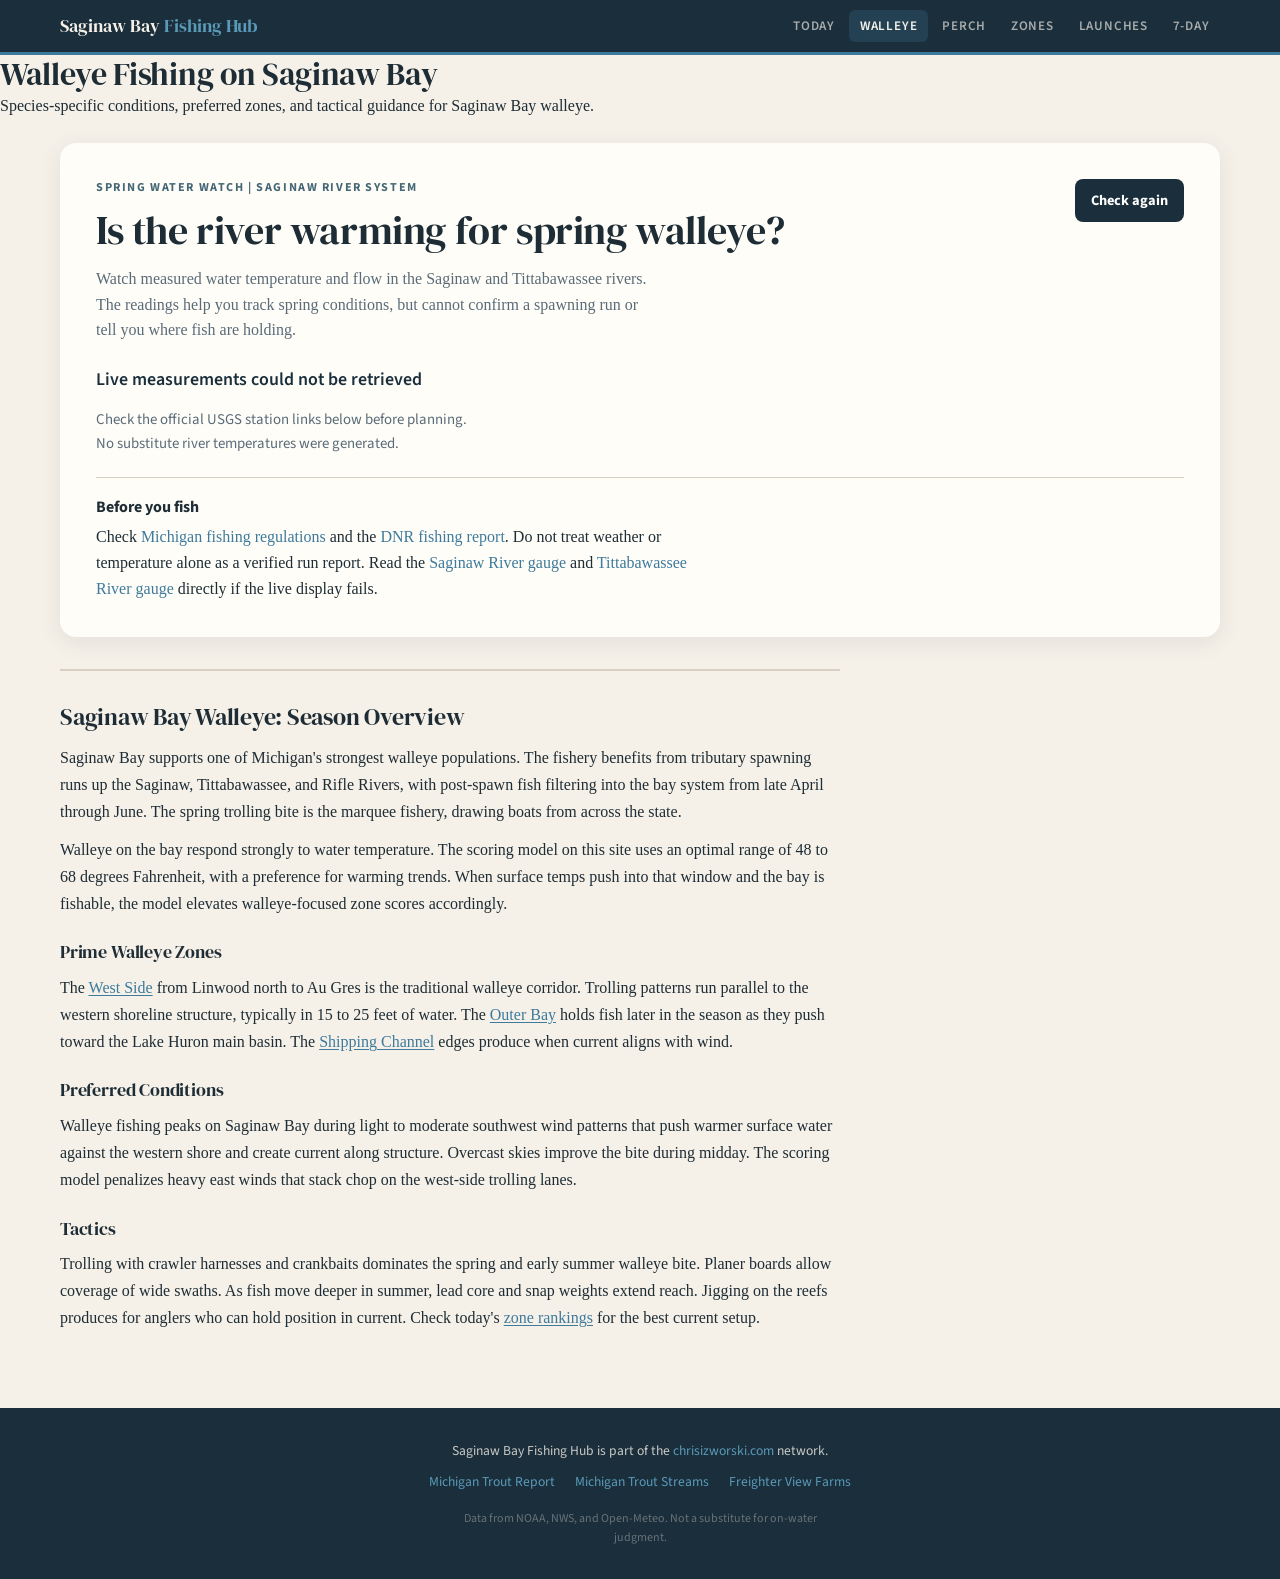
==== commit 34f9608e: "Keep USGS fallback links visible when live feed fails" ====
--- a/walleye.html
+++ b/walleye.html
@@ -49,14 +49,14 @@
             <h2 id="spring-run-title">Is the river warming for spring walleye?</h2>
             <p class="spring-intro">Watch measured water temperature and flow in the Saginaw and Tittabawassee rivers. The readings help you track spring conditions, but cannot confirm a spawning run or tell you where fish are holding.</p>
           </div>
-          <button class="spring-refresh" id="spring-run-refresh" type="button">Refresh readings</button>
+          <button class="spring-refresh" id="spring-run-refresh" type="button">Check again</button>
         </div>
         <p id="spring-run-status" class="spring-status" role="status" aria-live="polite">Reading USGS stations...</p>
         <div class="spring-station-grid" id="spring-run-stations" aria-live="polite"></div>
         <p id="spring-run-updated" class="spring-note">Station data is measured by USGS and can be missing during seasonal outages.</p>
         <div class="spring-next">
           <strong>Before you fish</strong>
-          <p>Check <a href="https://www.michigan.gov/dnr/things-to-do/fishing/regulations" target="_blank" rel="noopener noreferrer">Michigan fishing regulations</a> and the <a href="https://www.michigan.gov/dnr/things-to-do/fishing/weekly" target="_blank" rel="noopener noreferrer">DNR fishing report</a>. Do not treat weather or temperature alone as a verified run report.</p>
+          <p>Check <a href="https://www.michigan.gov/dnr/things-to-do/fishing/regulations" target="_blank" rel="noopener noreferrer">Michigan fishing regulations</a> and the <a href="https://www.michigan.gov/dnr/things-to-do/fishing/weekly" target="_blank" rel="noopener noreferrer">DNR fishing report</a>. Do not treat weather or temperature alone as a verified run report. Read the <a href="https://waterdata.usgs.gov/monitoring-location/04157005/" target="_blank" rel="noopener noreferrer">Saginaw River gauge</a> and <a href="https://waterdata.usgs.gov/monitoring-location/04156000/" target="_blank" rel="noopener noreferrer">Tittabawassee River gauge</a> directly if the live display fails.</p>
         </div>
       </section>
 
--- a/styles.css
+++ b/styles.css
@@ -616,3 +616,25 @@
 .pop-rpt { border-top:1px solid var(--card-border); padding-top:4px; margin-top:4px; }
 .pop-rpt p { font-size:0.74rem; }
 .leaflet-popup-content-wrapper { border-radius:8px !important; box-shadow:0 4px 16px rgba(0,0,0,0.15) !important; }
+
+/* Spring field desk: measured river context, not a fish-run announcement. */
+.spring-run{background:#fffdf8;border-radius:16px;padding:clamp(20px,4vw,36px);box-shadow:0 5px 24px rgba(26,46,59,.08);margin-bottom:24px}
+.spring-run-top{display:flex;gap:20px;align-items:start;justify-content:space-between;flex-wrap:wrap}
+.spring-eyebrow{font:700 .76rem var(--ff-ui);letter-spacing:.13em;color:#466876;margin-bottom:10px}
+.spring-run h2{font-size:clamp(1.6rem,3.8vw,2.5rem);margin-bottom:12px}
+.spring-intro{max-width:70ch;color:var(--ink-soft)}
+.spring-refresh{background:var(--navy);color:white;border:0;border-radius:8px;padding:11px 16px;cursor:pointer;font:700 .9rem var(--ff-ui)}
+.spring-refresh:disabled{opacity:.6;cursor:wait}
+.spring-refresh:focus-visible,.spring-source:focus-visible{outline:3px solid var(--water);outline-offset:3px}
+.spring-status{font:600 1.12rem var(--ff-ui);margin:24px 0 16px;color:var(--navy)}
+.spring-station-grid{display:grid;grid-template-columns:repeat(auto-fit,minmax(min(100%,255px),1fr));gap:18px}
+.spring-station{border-top:4px solid var(--water);border-radius:8px;background:#f5f4ef;padding:20px}
+.spring-station h3{font-size:1.24rem;margin-bottom:12px}
+.spring-metric{font:700 clamp(1.5rem,3vw,2rem) var(--ff-ui);color:var(--navy)}
+.spring-note,.spring-reading{font:400 .93rem/1.6 var(--ff-ui);color:var(--ink-soft)}
+.spring-reading{margin:4px 0}
+.spring-source{display:inline-block;margin-top:10px;font:700 .88rem var(--ff-ui);text-decoration:underline}
+.spring-next{margin-top:22px;padding-top:18px;border-top:1px solid var(--sand)}
+.spring-next strong{display:block;font:700 1rem var(--ff-ui);margin-bottom:6px}
+.spring-next p{max-width:76ch}
+@media(max-width:600px){.spring-run{padding:20px}.spring-refresh{width:100%}}
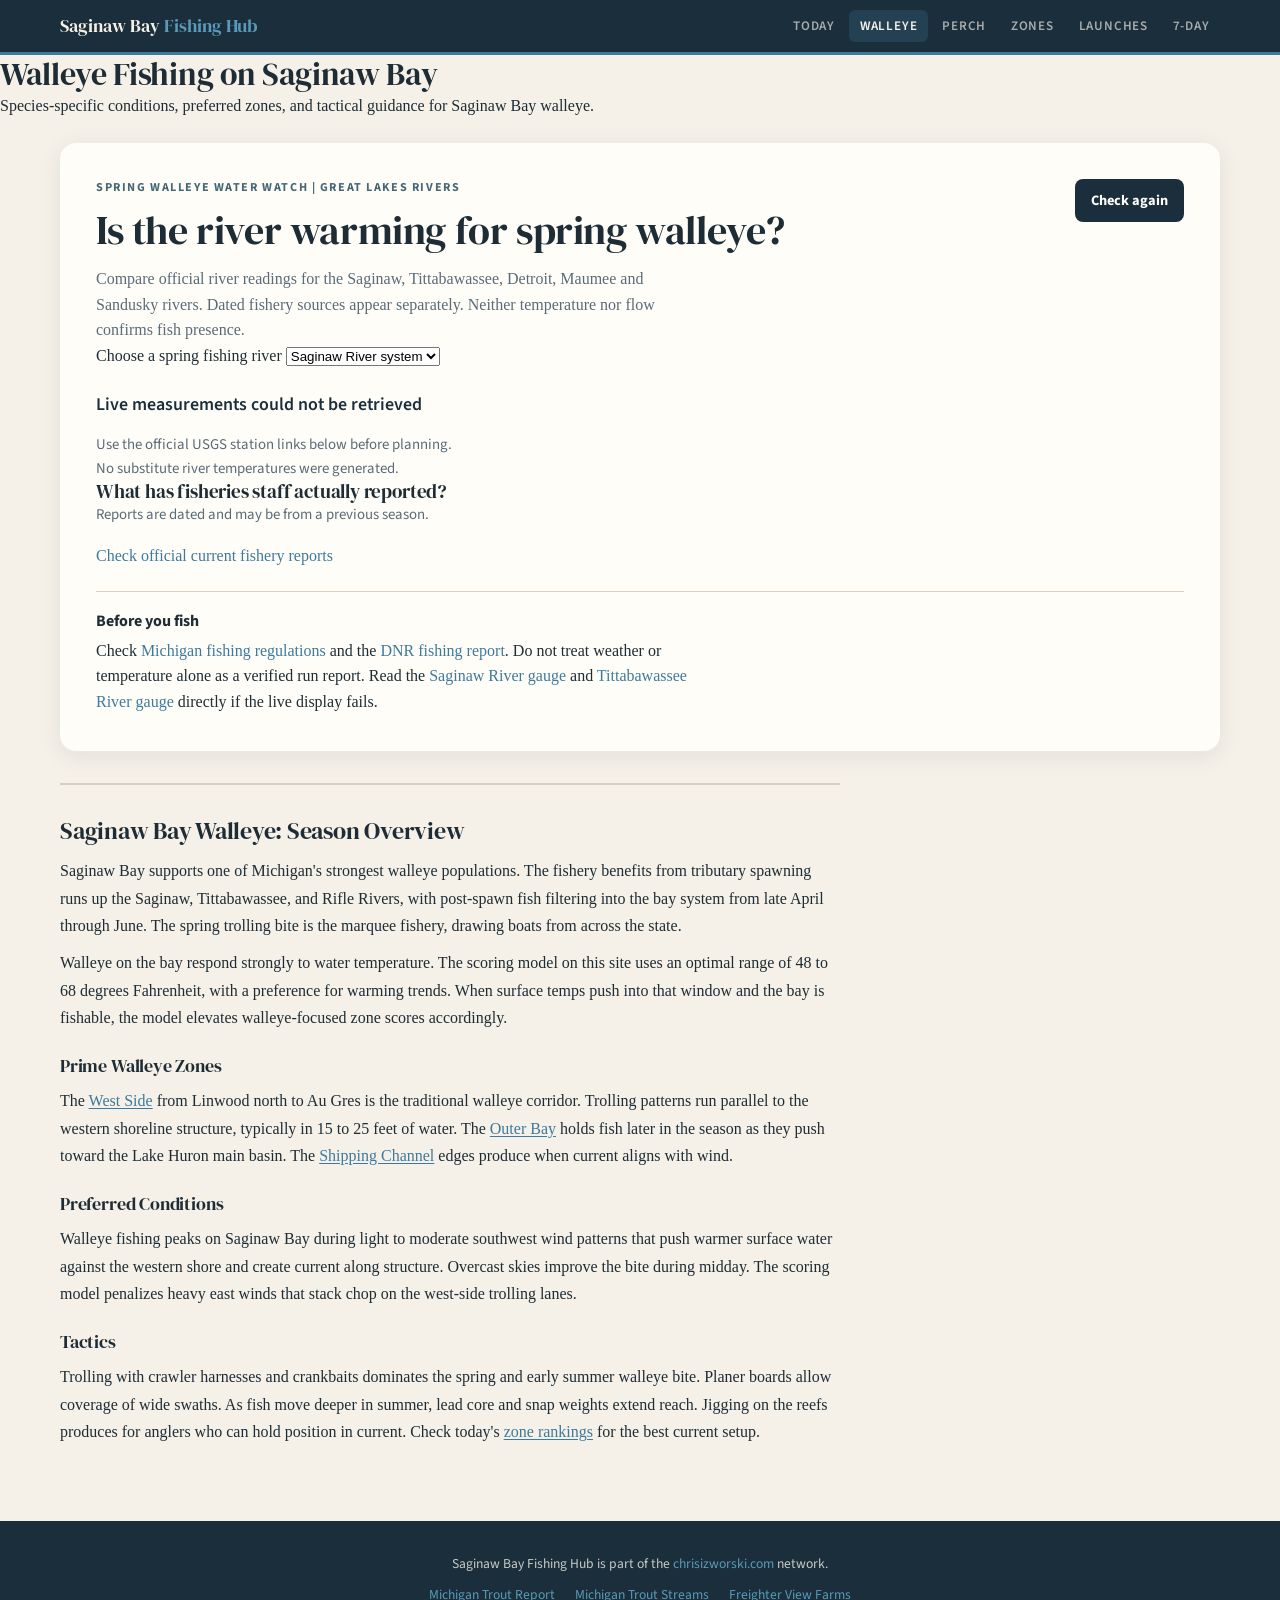
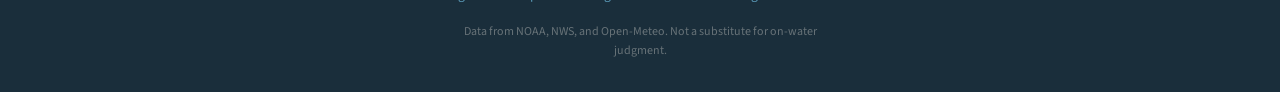
==== commit e5e810fa: "Surface four spring river corridors and dated fishery evidence on walleye page" ====
--- a/walleye.html
+++ b/walleye.html
@@ -45,15 +45,23 @@
       <section class="section-block spring-run" id="spring-run" aria-labelledby="spring-run-title">
         <div class="spring-run-top">
           <div>
-            <p class="spring-eyebrow">SPRING WATER WATCH | SAGINAW RIVER SYSTEM</p>
+            <p class="spring-eyebrow">SPRING WALLEYE WATER WATCH | GREAT LAKES RIVERS</p>
             <h2 id="spring-run-title">Is the river warming for spring walleye?</h2>
-            <p class="spring-intro">Watch measured water temperature and flow in the Saginaw and Tittabawassee rivers. The readings help you track spring conditions, but cannot confirm a spawning run or tell you where fish are holding.</p>
+            <p class="spring-intro">Compare official river readings for the Saginaw, Tittabawassee, Detroit, Maumee and Sandusky rivers. Dated fishery sources appear separately. Neither temperature nor flow confirms fish presence.</p>
           </div>
           <button class="spring-refresh" id="spring-run-refresh" type="button">Check again</button>
         </div>
+        <label for="spring-region-select" class="spring-region-label">Choose a spring fishing river</label>
+        <select id="spring-region-select" class="spring-region-select" aria-label="Choose river corridor"><option value="saginaw">Saginaw River system</option></select>
         <p id="spring-run-status" class="spring-status" role="status" aria-live="polite">Reading USGS stations...</p>
         <div class="spring-station-grid" id="spring-run-stations" aria-live="polite"></div>
         <p id="spring-run-updated" class="spring-note">Station data is measured by USGS and can be missing during seasonal outages.</p>
+        <section class="spring-evidence" aria-labelledby="spring-evidence-title">
+          <h3 id="spring-evidence-title">What has fisheries staff actually reported?</h3>
+          <p id="spring-evidence-status" class="spring-note">Reports are dated and may be from a previous season.</p>
+          <ul id="spring-reports"></ul>
+          <a id="spring-official-report" href="https://www.michigan.gov/dnr/things-to-do/fishing/weekly" target="_blank" rel="noopener noreferrer">Check official current fishery reports</a>
+        </section>
         <div class="spring-next">
           <strong>Before you fish</strong>
           <p>Check <a href="https://www.michigan.gov/dnr/things-to-do/fishing/regulations" target="_blank" rel="noopener noreferrer">Michigan fishing regulations</a> and the <a href="https://www.michigan.gov/dnr/things-to-do/fishing/weekly" target="_blank" rel="noopener noreferrer">DNR fishing report</a>. Do not treat weather or temperature alone as a verified run report. Read the <a href="https://waterdata.usgs.gov/monitoring-location/04157005/" target="_blank" rel="noopener noreferrer">Saginaw River gauge</a> and <a href="https://waterdata.usgs.gov/monitoring-location/04156000/" target="_blank" rel="noopener noreferrer">Tittabawassee River gauge</a> directly if the live display fails.</p>
